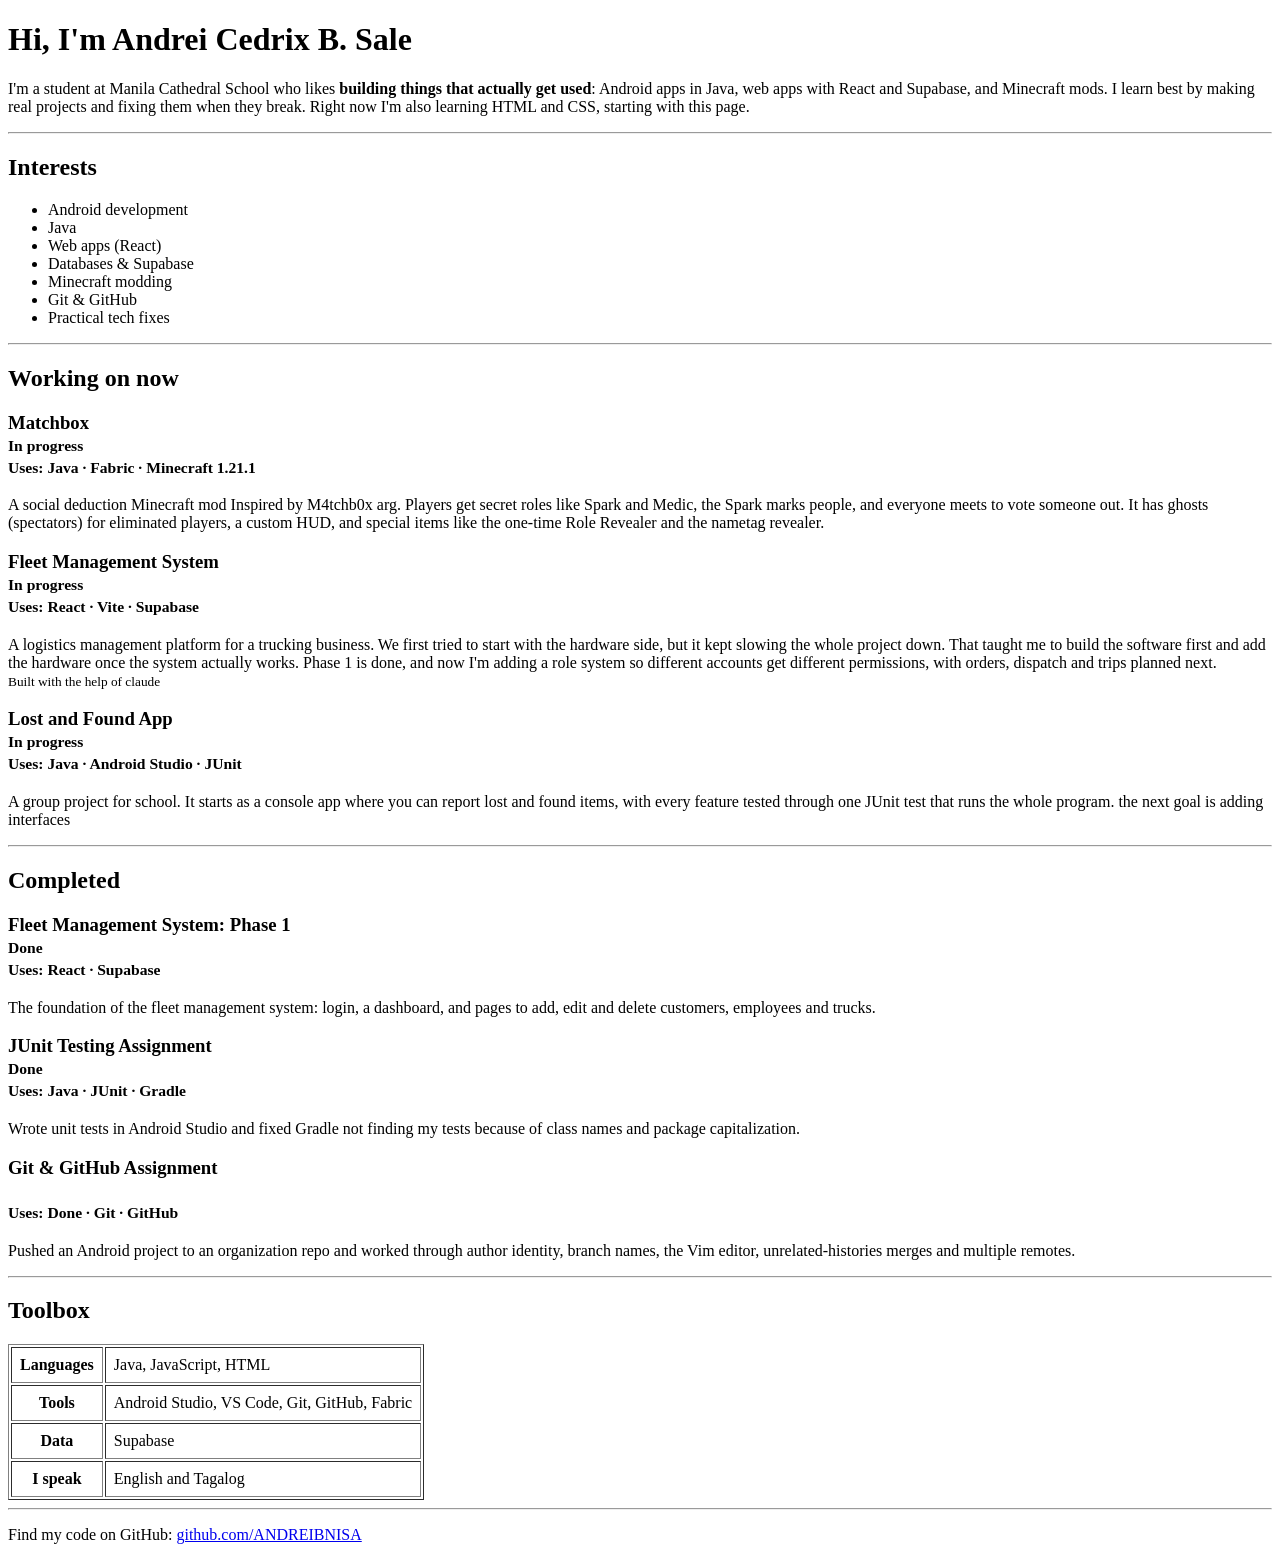
==== About me.html @ f44f0f74 "Add about me page" ====
<!DOCTYPE html>
<html lang="en">
<head>
  <meta charset="UTF-8">
  <meta name="viewport" content="width=device-width, initial-scale=1.0">
  <title>Andrei's Portfolio</title>
</head>
<body>

  <!-- ===== HEADER ===== -->
  <header>
    <h1>Hi, I'm Andrei Cedrix B. Sale</h1>
    <p>
      I'm a student at Manila Cathedral School who likes <strong>building things that actually get used</strong>:
      Android apps in Java, web apps with React and Supabase, and Minecraft mods.
      I learn best by making real projects and fixing them when they break.
      Right now I'm also learning HTML and CSS, starting with this page.
    </p>
  </header>

  <hr>

  <main>

    <!-- ===== INTERESTS ===== -->
    <section>
      <h2>Interests</h2>
      <ul>
        <li>Android development</li>
        <li>Java</li>
        <li>Web apps (React)</li>
        <li>Databases &amp; Supabase</li>
        <li>Minecraft modding</li>
        <li>Git &amp; GitHub</li>
        <li>Practical tech fixes</li>
      </ul>
    </section>

    <hr>

    <!-- ===== ONGOING PROJECTS ===== -->
    <section>
      <h2>Working on now</h2>

      <article>
        <!-- The <br> keeps the small text inside the same block as the title, so there's no gap -->
        <h3>Matchbox<br><small>In progress<br>Uses: Java · Fabric · Minecraft 1.21.1</small></h3>
        <p>
          A social deduction Minecraft mod Inspired by M4tchb0x arg. Players get secret roles like Spark and Medic,
          the Spark marks people, and everyone meets to vote someone out. It has ghosts (spectators) for
          eliminated players, a custom HUD, and special items like the one-time Role Revealer
          and the nametag revealer.
        </p>
      </article>

      <article>
        <h3>Fleet Management System<br><small>In progress<br>Uses: React · Vite · Supabase</small></h3>
        <p>
          A logistics management platform for a trucking business. We first tried to start
          with the hardware side, but it kept slowing the whole project down. That taught me
          to build the software first and add the hardware once the system actually works.
          Phase 1 is done, and now I'm adding a role system so different accounts get
          different permissions, with orders, dispatch and trips planned next.<br><small>Built with the help of claude</small>
        </p>
      </article>

      <article>
        <h3>Lost and Found App<br><small>In progress<br>Uses: Java · Android Studio · JUnit</small></h3>
        <p>
          A group project for school. It starts as a console app where you can report
          lost and found items, with every feature tested through one JUnit test that runs
          the whole program.
          the next goal is adding interfaces
        </p>
      </article>
    </section>

    <hr>

    <!-- ===== COMPLETED PROJECTS ===== -->
    <section>
      <h2>Completed</h2>

      <article>
        <h3>Fleet Management System: Phase 1<br><small>Done<br>Uses: React · Supabase</small></h3>
        <p>
          The foundation of the fleet management system: login, a dashboard, and pages to
          add, edit and delete customers, employees and trucks.
        </p>
      </article>

      <article>
        <h3>JUnit Testing Assignment<br><small>Done<br>Uses: Java · JUnit · Gradle</small></h3>
        <p>
          Wrote unit tests in Android Studio and fixed Gradle not finding my tests
          because of class names and package capitalization.
        </p>
      </article>

      <article>
        <h3>Git &amp; GitHub Assignment<br><small><br>Uses: Done · Git · GitHub</small></h3>
        <p>
          Pushed an Android project to an organization repo and worked through author
          identity, branch names, the Vim editor, unrelated-histories merges and multiple
          remotes.
        </p>
      </article>
    </section>

    <hr>

    <!-- ===== TOOLBOX ===== -->
    <section>
      <h2>Toolbox</h2>
      <table border="1" cellpadding="8">
        <tr>
          <th>Languages</th>
          <td>Java, JavaScript, HTML</td>
        </tr>
        <tr>
          <th>Tools</th>
          <td>Android Studio, VS Code, Git, GitHub, Fabric</td>
        </tr>
        <tr>
          <th>Data</th>
          <td>Supabase</td>
        </tr>
        <tr>
          <th>I speak</th>
          <td>English and Tagalog</td>
        </tr>
      </table>
    </section>

  </main>

  <hr>

  <!-- ===== FOOTER ===== -->
  <footer>
    <p>
      Find my code on GitHub:
      <a href="https://github.com/ANDREIBNISA" target="_blank">github.com/ANDREIBNISA</a>
    </p>
  </footer>

</body>
</html>
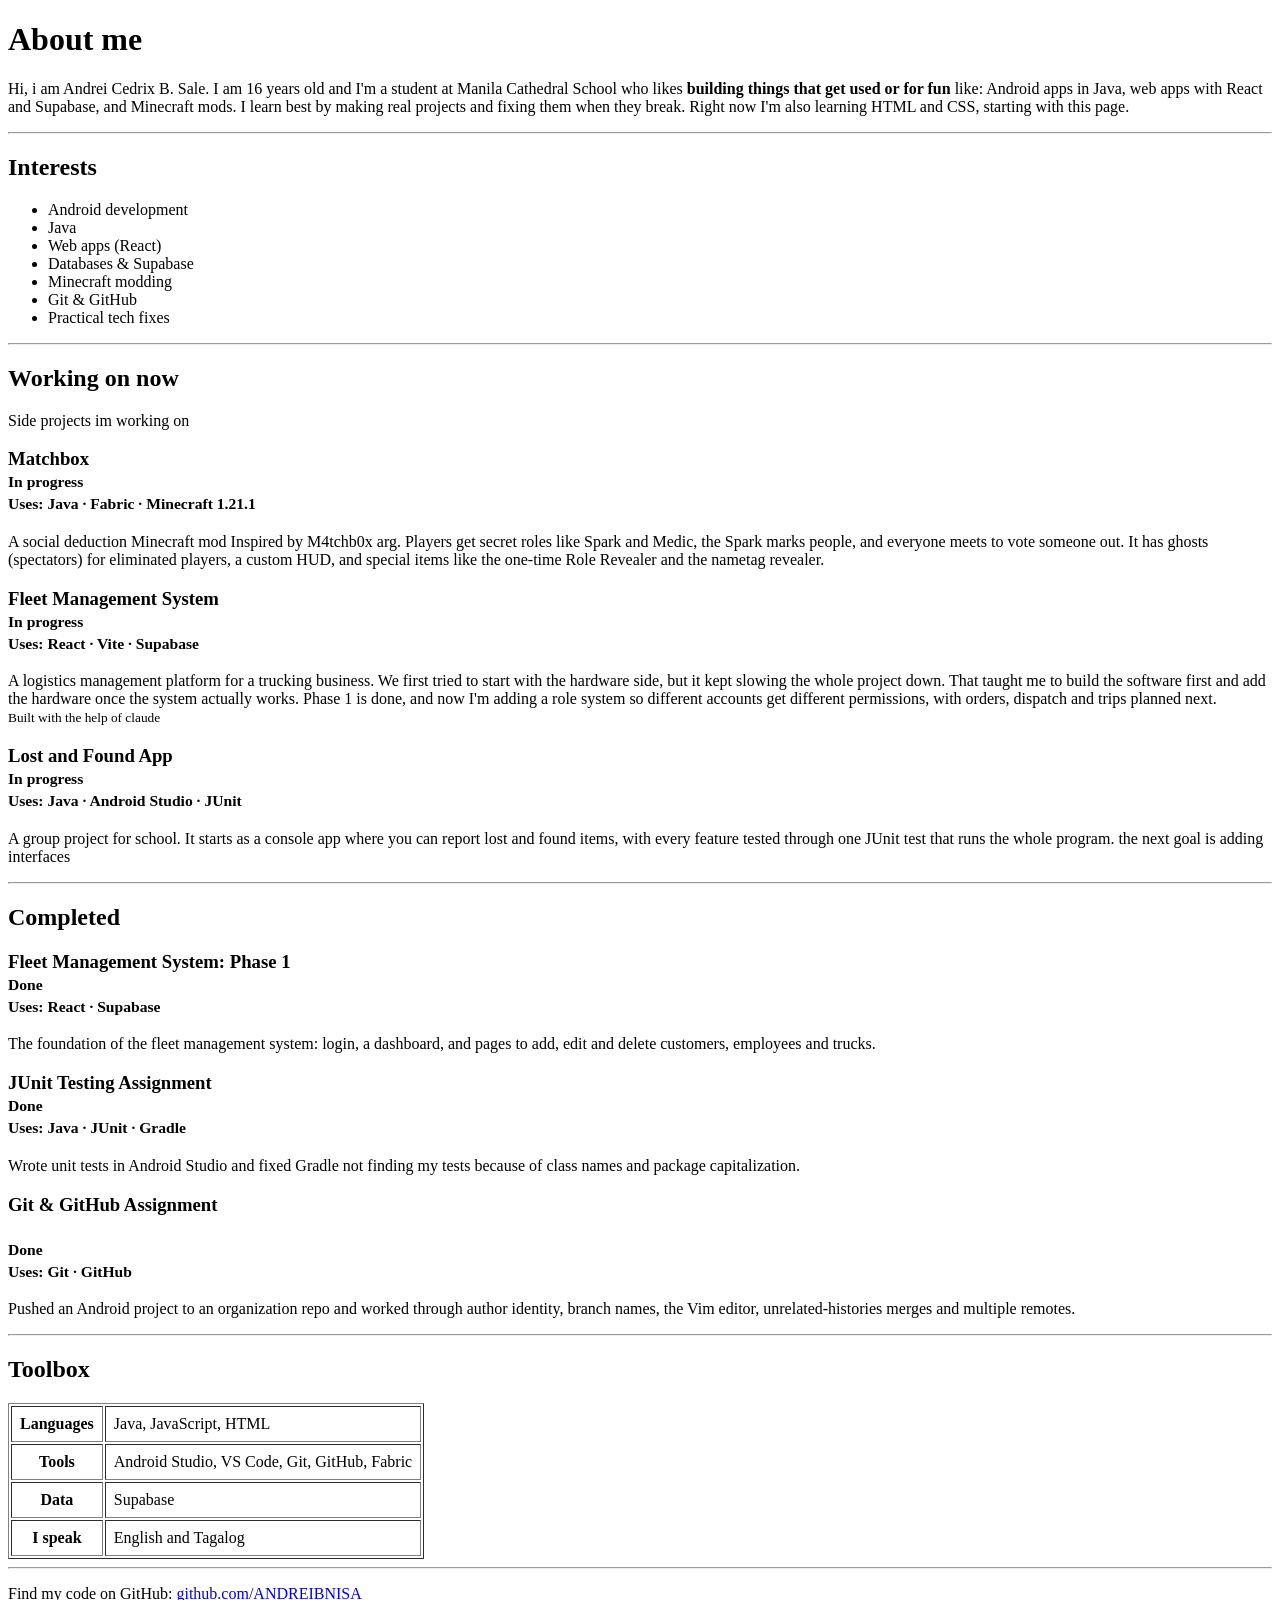
==== commit fc061738: "Update About me.html Fixed typos and added more information" ====
--- a/About me.html
+++ b/About me.html
@@ -9,9 +9,9 @@
 
   <!-- ===== HEADER ===== -->
   <header>
-    <h1>Hi, I'm Andrei Cedrix B. Sale</h1>
+    <h1>About me</h1>
     <p>
-      I'm a student at Manila Cathedral School who likes <strong>building things that actually get used</strong>:
+      Hi, i am Andrei Cedrix B. Sale. I am 16 years old and I'm a student at Manila Cathedral School who likes <strong>building things that get used or for fun</strong> like:
       Android apps in Java, web apps with React and Supabase, and Minecraft mods.
       I learn best by making real projects and fixing them when they break.
       Right now I'm also learning HTML and CSS, starting with this page.
@@ -41,6 +41,7 @@
     <!-- ===== ONGOING PROJECTS ===== -->
     <section>
       <h2>Working on now</h2>
+      <p>Side projects im working on</p>
 
       <article>
         <!-- The <br> keeps the small text inside the same block as the title, so there's no gap -->
@@ -98,7 +99,7 @@
       </article>
 
       <article>
-        <h3>Git &amp; GitHub Assignment<br><small><br>Uses: Done · Git · GitHub</small></h3>
+        <h3>Git &amp; GitHub Assignment<br><small><br>Done<br>Uses: Git · GitHub</small></h3>
         <p>
           Pushed an Android project to an organization repo and worked through author
           identity, branch names, the Vim editor, unrelated-histories merges and multiple
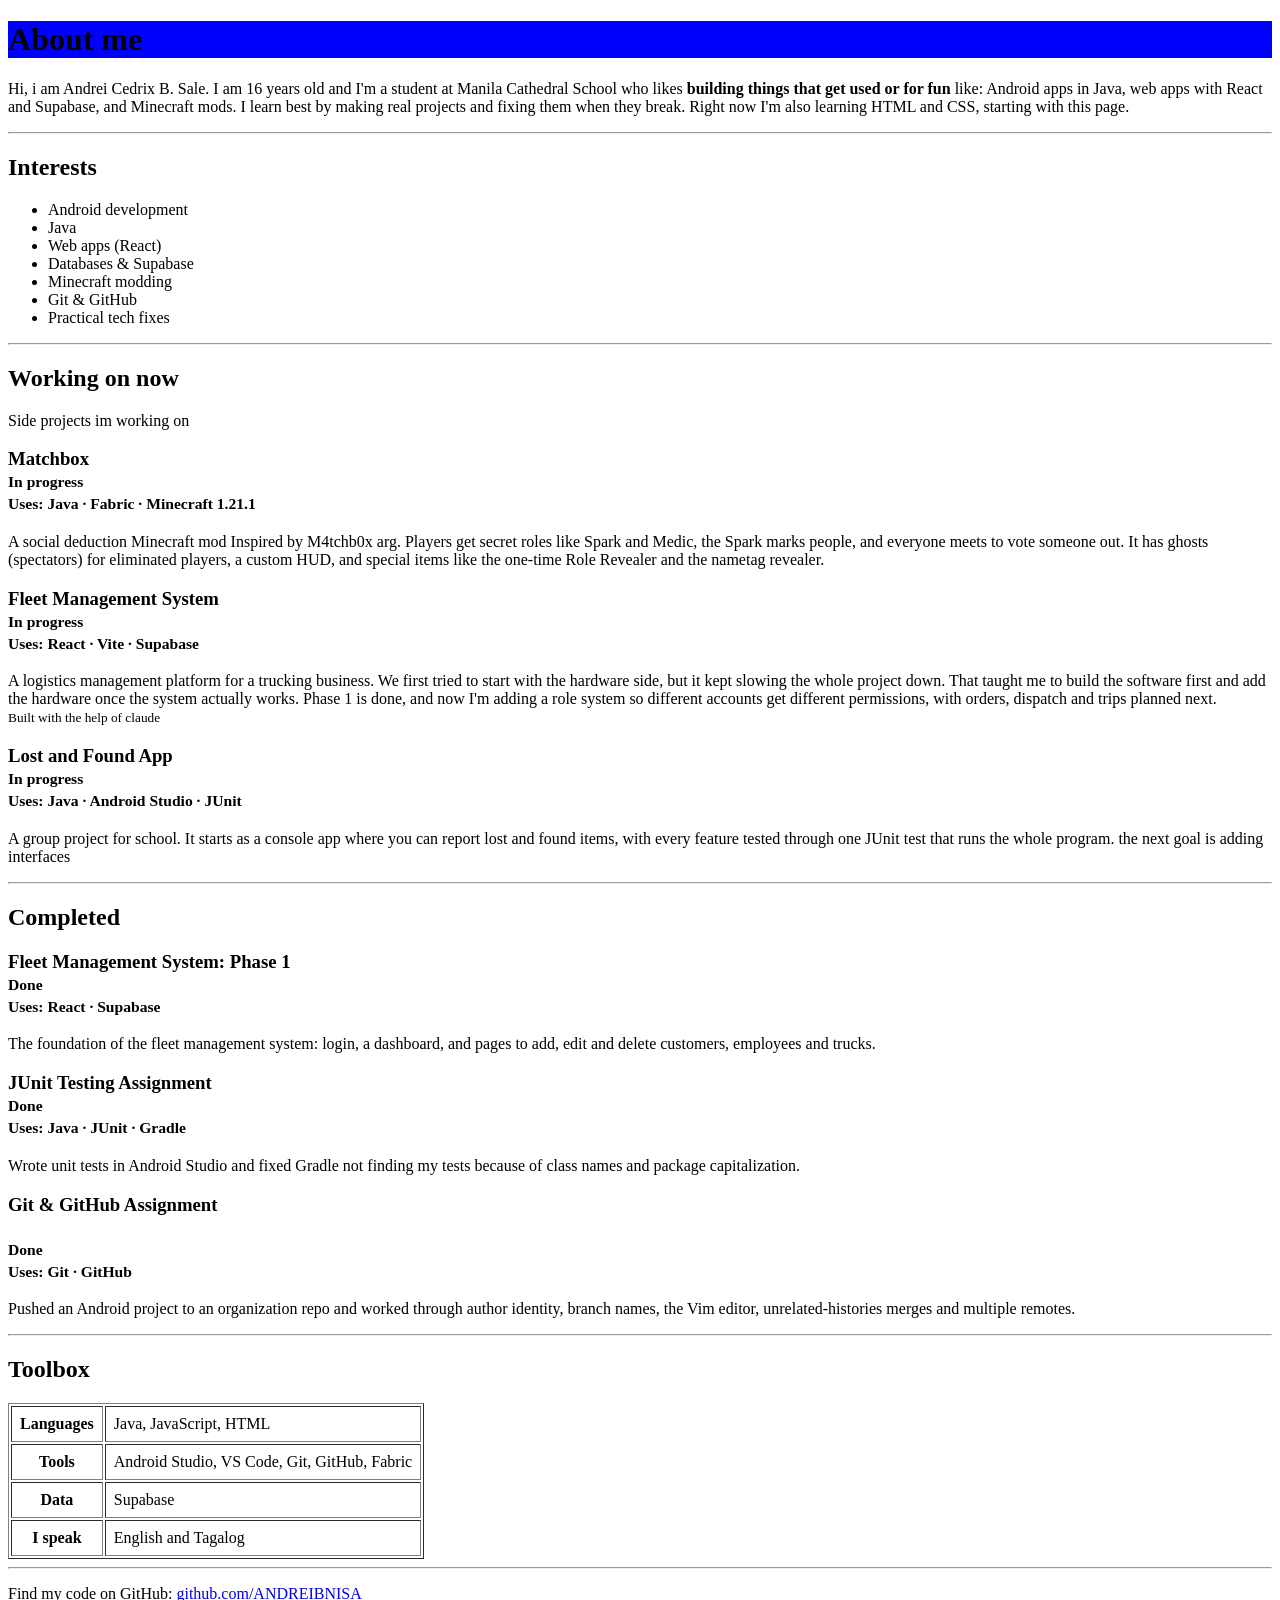
==== commit 8414d039: "Add index page and update about me page" ====
--- a/About me.html
+++ b/About me.html
@@ -4,6 +4,11 @@
   <meta charset="UTF-8">
   <meta name="viewport" content="width=device-width, initial-scale=1.0">
   <title>Andrei's Portfolio</title>
+  <style>
+    h1 {
+      background-color : blue
+    }
+  </style>
 </head>
 <body>
 
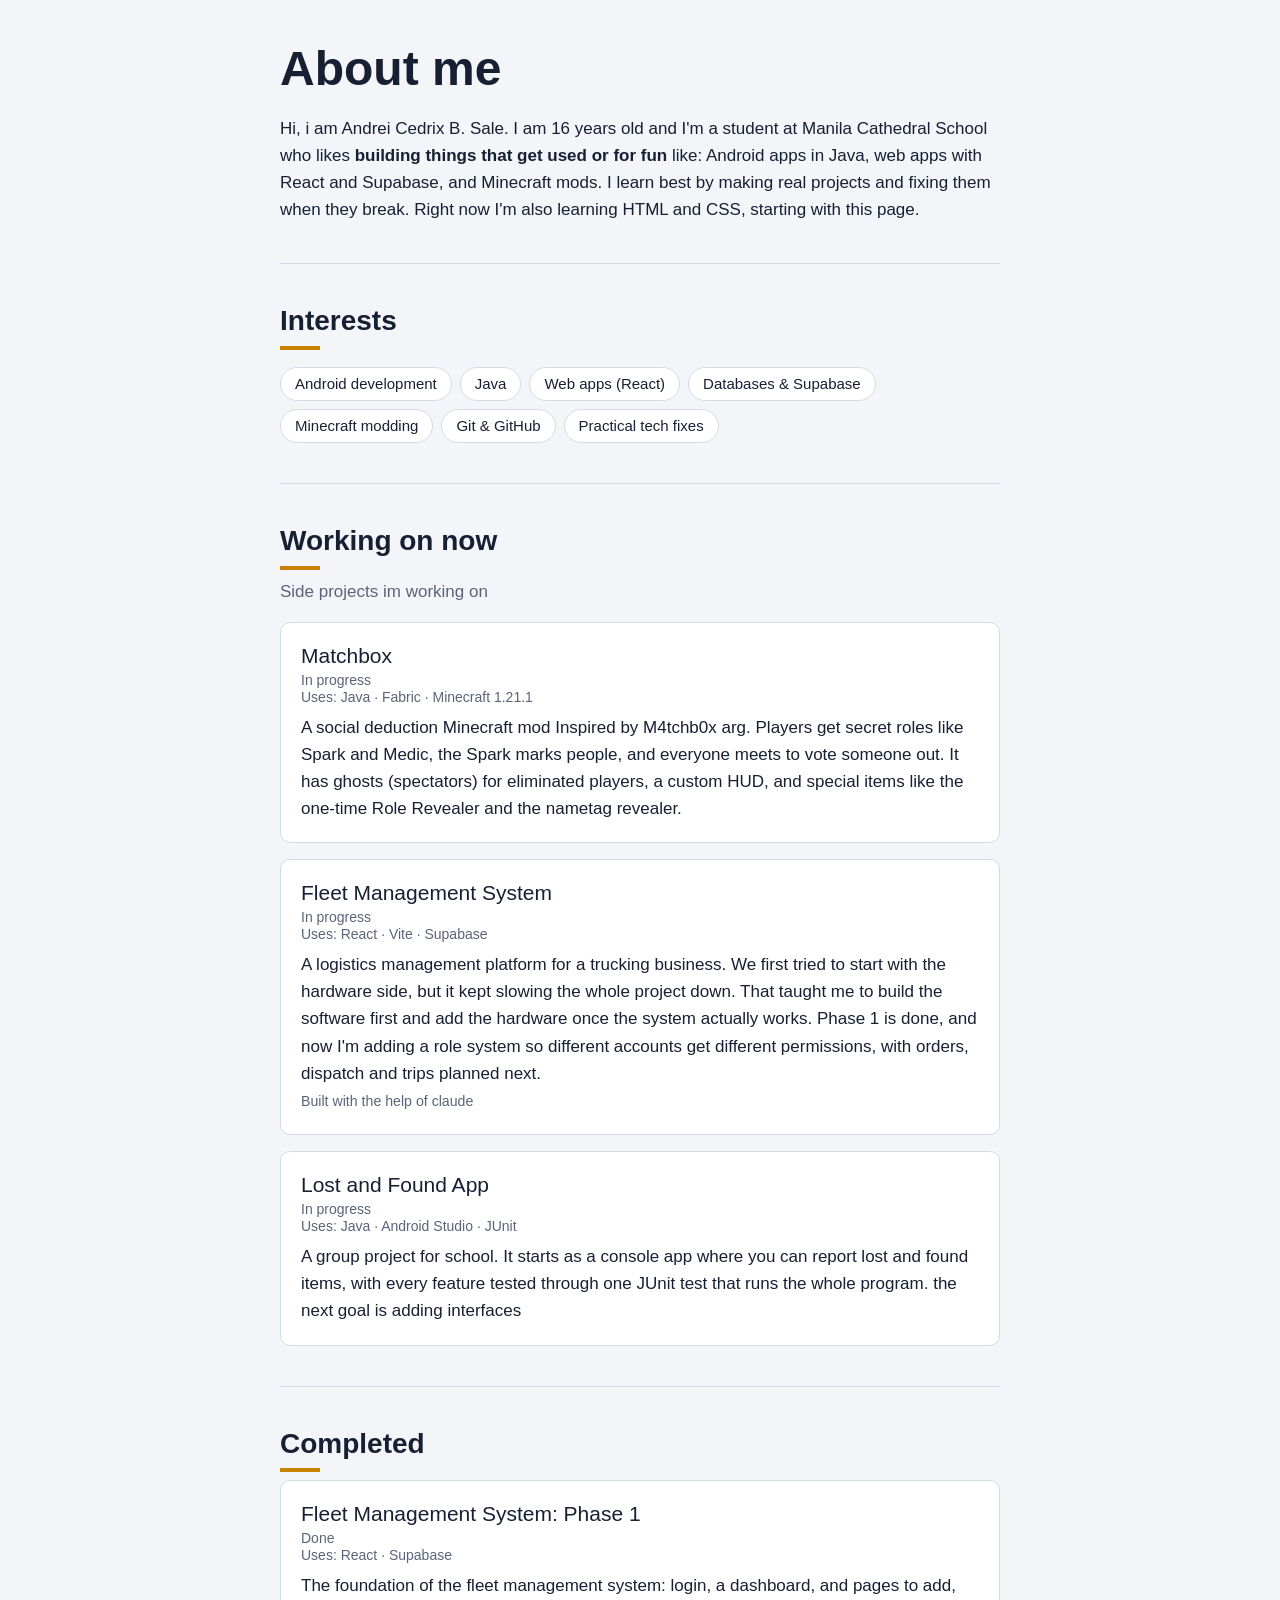
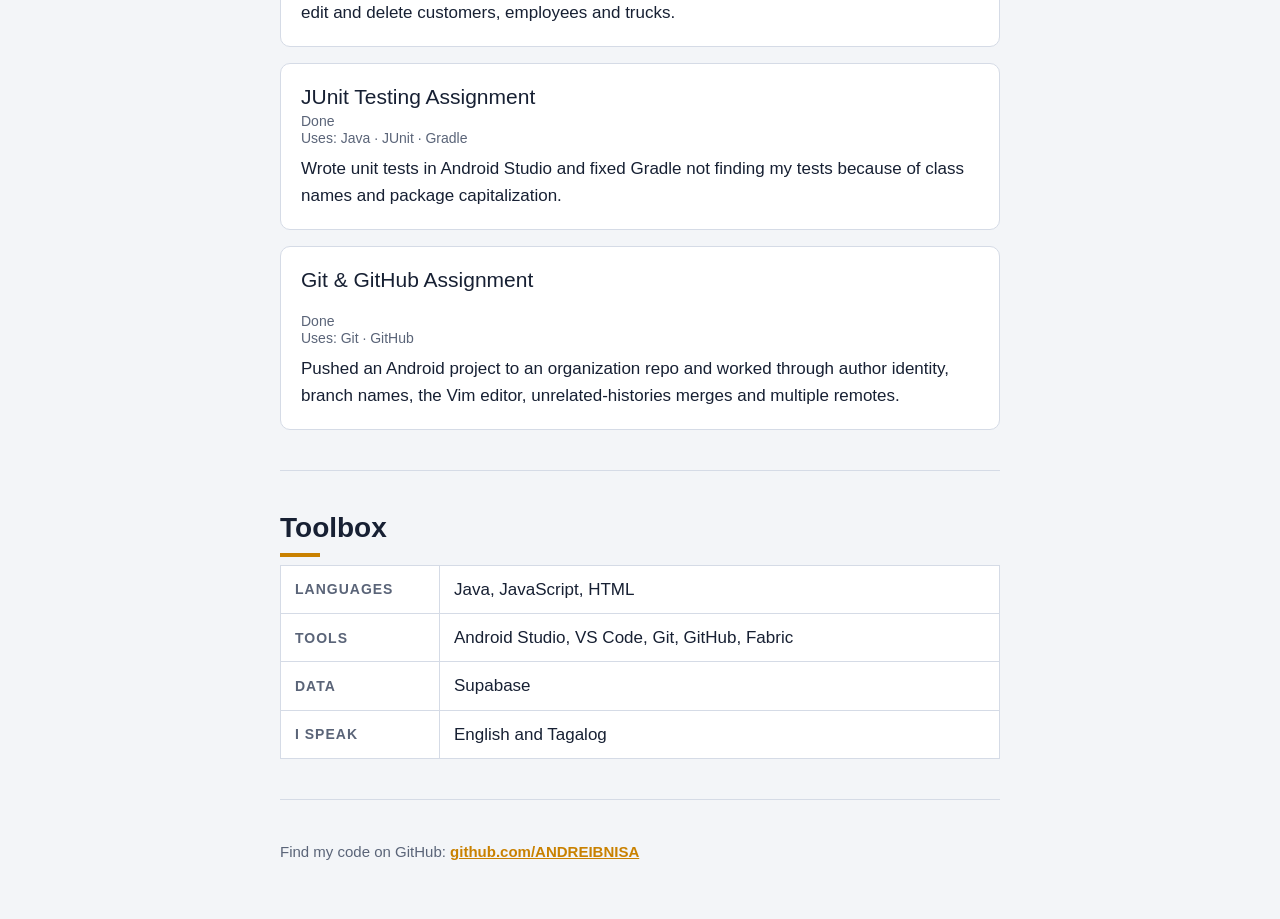
==== commit 6a3eab31: "Add style.css and link it in About me page" ====
--- a/About me.html
+++ b/About me.html
@@ -4,11 +4,7 @@
   <meta charset="UTF-8">
   <meta name="viewport" content="width=device-width, initial-scale=1.0">
   <title>Andrei's Portfolio</title>
-  <style>
-    h1 {
-      background-color : blue
-    }
-  </style>
+  <link rel="stylesheet" href="style.css">
 </head>
 <body>
 
--- a/style.css
+++ b/style.css
@@ -0,0 +1,142 @@
+/* ===== COLORS =====
+   Variables: set a color once here, then reuse it everywhere with var(--name) */
+:root {
+  --paper: #f3f5f8;   /* page background */
+  --card: #ffffff;    /* project boxes */
+  --ink: #172033;     /* main text */
+  --muted: #5a6478;   /* smaller, softer text */
+  --line: #d5dbe6;    /* borders and dividers */
+  --accent: #c98100;  /* amber highlight */
+}
+
+/* ===== WHOLE PAGE ===== */
+body {
+  background: var(--paper);
+  color: var(--ink);
+  font-family: "Atkinson Hyperlegible", Arial, sans-serif;
+  font-size: 17px;
+  line-height: 1.6;
+  max-width: 720px;   /* keeps lines from getting too long on big screens */
+  margin: 0 auto;     /* centers the page */
+  padding: 40px 20px;
+}
+
+/* ===== HEADINGS ===== */
+h1, h2, h3 {
+  font-family: "Bricolage Grotesque", Arial, sans-serif;
+  line-height: 1.2;
+}
+h1 {
+  font-size: 48px;
+  font-weight: 800;
+  margin: 0 0 12px;
+}
+h2 {
+  font-size: 28px;
+  font-weight: 800;
+  margin: 0 0 8px;
+}
+h2::after {           /* short amber line under each section title */
+  content: "";
+  display: block;
+  width: 40px;
+  height: 4px;
+  background: var(--accent);
+  margin-top: 8px;
+}
+h3 {
+  font-size: 21px;
+  font-weight: 500;
+  margin: 0 0 8px;
+}
+
+/* The small text inside your h3 tags (status + "Uses:") */
+h3 small {
+  display: block;
+  font-family: "Atkinson Hyperlegible", Arial, sans-serif;
+  font-size: 14px;
+  font-weight: 400;   /* removes the bold it got from the h3 */
+  color: var(--muted);
+  margin-top: 4px;
+}
+
+/* ===== SECTIONS ===== */
+section {
+  margin: 0;
+}
+section > p {         /* the line under "Working on now" */
+  color: var(--muted);
+  margin-top: 0;
+}
+
+/* ===== PROJECT BOXES ===== */
+article {
+  background: var(--card);
+  border: 1px solid var(--line);
+  border-radius: 10px;
+  padding: 20px;
+  margin-bottom: 16px;
+}
+article p {
+  margin: 0;
+}
+article p small {     /* "Built with the help of claude" */
+  color: var(--muted);
+}
+
+/* ===== INTERESTS LIST (shown as tags) ===== */
+ul {
+  list-style: none;   /* removes the bullet dots */
+  padding: 0;
+  display: flex;
+  flex-wrap: wrap;    /* lets the tags go onto a new line */
+  gap: 8px;
+}
+li {
+  background: var(--card);
+  border: 1px solid var(--line);
+  border-radius: 999px;   /* very round = pill shape */
+  padding: 4px 14px;
+  font-size: 15px;
+}
+
+/* ===== TOOLBOX TABLE ===== */
+table {
+  border-collapse: collapse;  /* merges double borders into one line */
+  width: 100%;
+  background: var(--card);
+}
+th, td {
+  border: 1px solid var(--line);
+  padding: 10px 14px;
+  text-align: left;
+}
+th {
+  width: 130px;
+  color: var(--muted);
+  font-size: 14px;
+  text-transform: uppercase;
+  letter-spacing: 1px;
+}
+
+/* ===== DIVIDERS ===== */
+hr {
+  border: none;
+  border-top: 1px solid var(--line);
+  margin: 40px 0;
+}
+
+/* ===== LINKS ===== */
+a {
+  color: var(--accent);
+  font-weight: 700;
+}
+a:hover {
+  text-decoration: none;
+}
+
+/* ===== FOOTER ===== */
+footer {
+  color: var(--muted);
+  font-size: 15px;
+}
